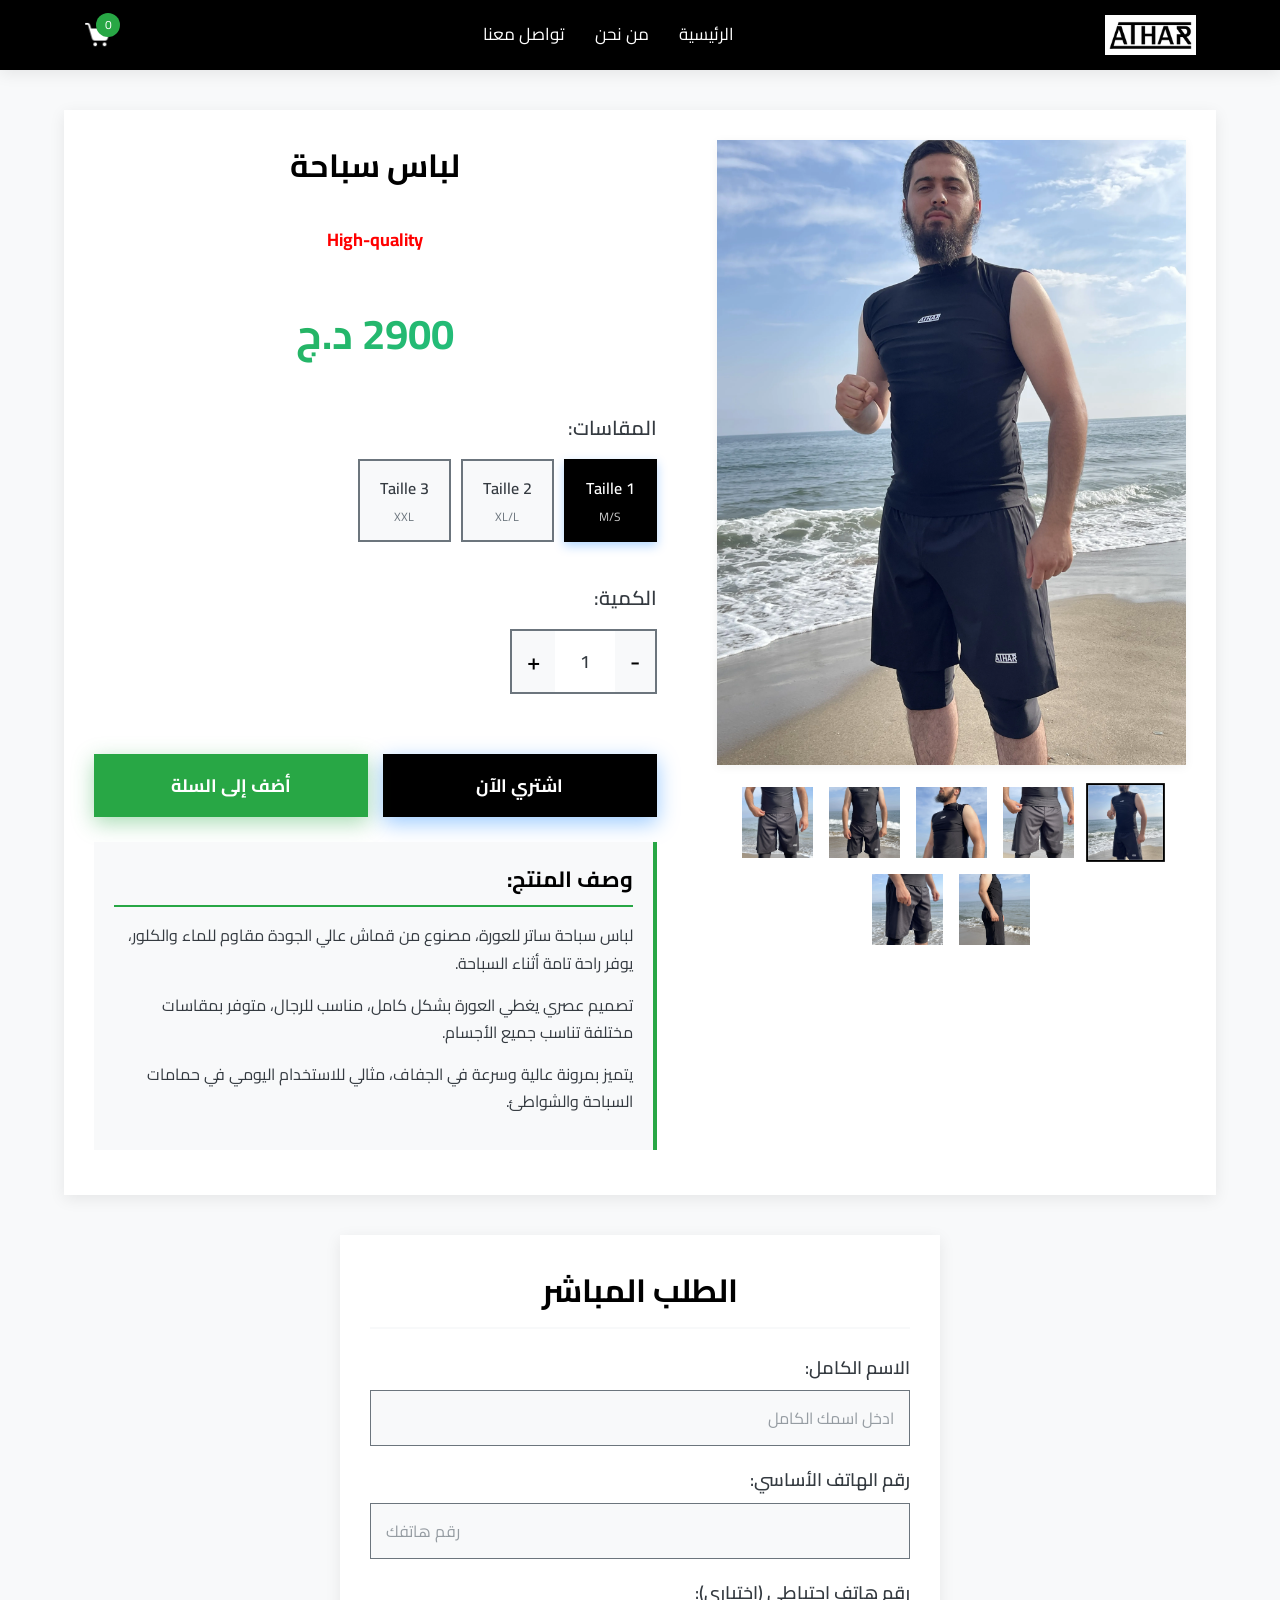
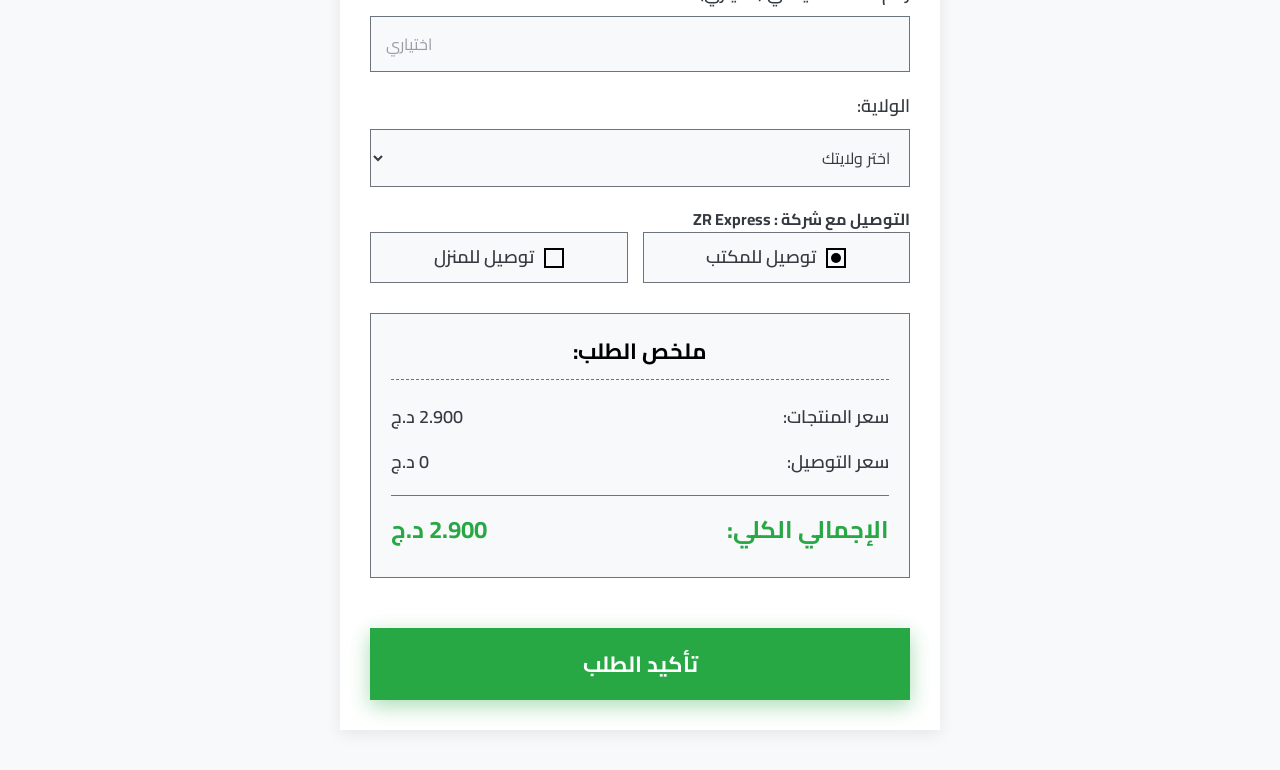
==== index.html @ 308231ce "Add files via upload" ====
<!DOCTYPE html>
<html lang="ar" dir="rtl">
<head>
    <meta charset="UTF-8">
    <meta name="viewport" content="width=device-width, initial-scale=1.0">
    <title>ATHAR</title>
    <link rel="stylesheet" href="style.css">
    <link rel="icon" href="images/logo.1.jpg" type="image/x-icon">
    <link href="https://fonts.googleapis.com/css2?family=Cairo:wght@400;700&display=swap" rel="stylesheet">

<!-- Meta Pixel Code -->
<script>
!function(f,b,e,v,n,t,s)
{if(f.fbq)return;n=f.fbq=function(){n.callMethod?
n.callMethod.apply(n,arguments):n.queue.push(arguments)};
if(!f._fbq)f._fbq=n;n.push=n;n.loaded=!0;n.version='2.0';
n.queue=[];t=b.createElement(e);t.async=!0;
t.src=v;s=b.getElementsByTagName(e)[0];
s.parentNode.insertBefore(t,s)}(window, document,'script',
'https://connect.facebook.net/en_US/fbevents.js');
fbq('init', '');
fbq('track', 'PageView');
</script>
<noscript><img height="1" width="1" style="display:none"
src="https://www.facebook.com/tr?id=1474024530573881&ev=PageView&noscript=1"
/></noscript>
<!-- End Meta Pixel Code -->
</head>
<body>
    <header class="main-header">
        <div class="container">
            <div class="logo">
                <img src="images/logo.jpg" alt="ATHAR Logo">
            </div>
            <nav class="main-nav">
                <ul>
                    <li><a href="index.html">الرئيسية</a></li>
                    <li><a href="about.html">من نحن</a></li>
                    <li><a href="contact.html">تواصل معنا</a></li>
                </ul>
            </nav>
            <div class="header-icons">
                <a href="cart.html" class="cart-icon">
                    <img src="images/cart-icon.png" alt="Cart">
                    <span class="cart-count">0</span>
                </a>
                <button class="hamburger-menu">
                    &#9776;
                </button>
            </div>
        </div>
        <div class="mobile-nav-overlay">
            <nav class="mobile-nav">
                <ul>
                    <li><a href="index.html">الرئيسية</a></li>
                    <li><a href="about.html">من نحن</a></li>
                    <li><a href="contact.html">تواصل معنا</a></li>
                </ul>
            </nav>
        </div>
    </header>

    <main class="product-page">
        <div class="container product-details-wrapper">
<section class="product-images">
    <div class="main-image-container">
        <img id="main-product-image" src="images/swimsuit1.webp" alt="لباس سباحة">
    </div>

    <div class="thumbnail-images">
        <img class="thumbnail active" src="images/swimsuit1.webp" alt="صورة 1">
        <img class="thumbnail" src="images/swimsuit2.webp" alt="صورة 2">
        <img class="thumbnail" src="images/swimsuit3.webp" alt="صورة 3">
        <img class="thumbnail" src="images/swimsuit4.webp" alt="صورة 4">
        <img class="thumbnail" src="images/swimsuit5.webp" alt="صورة 5">
        <img class="thumbnail" src="images/swimsuit6.webp" alt="صورة 6">
        <img class="thumbnail" src="images/swimsuit7.webp" alt="صورة 7">
    </div>
</section>

<section class="product-info">
    <h1 class="product-main-title">لباس سباحة</h1>
    <p class="product-highlight">High-quality</p>
    <p class="product-price compact-price">2900 د.ج</p>

    <div class="size-options compact-section">
        <h2>المقاسات:</h2>
        <div class="sizes">
            <button class="size-btn active" data-size="taille1">
                Taille 1 <span class="size-label">M/S</span>
            </button>
            <button class="size-btn" data-size="taille2">
                Taille 2 <span class="size-label">XL/L</span>
            </button>
            <button class="size-btn" data-size="taille3">
                Taille 3 <span class="size-label">XXL</span>
            </button>
        </div>
    </div>

    <div class="quantity-selector compact-section">
        <h2>الكمية:</h2>
        <div class="quantity-control">
            <button class="quantity-btn minus">-</button>
            <input type="number" class="quantity-input" value="1" min="1">
            <button class="quantity-btn plus">+</button>
        </div>
    </div>

    <div class="action-buttons compact-buttons">
        <button class="quick-order-btn">اشتري الآن</button>
        <button class="add-to-cart-btn">أضف إلى السلة</button>
    </div>

<div class="product-description compact-description">
    <h2>وصف المنتج:</h2>
    <p>لباس سباحة ساتر للعورة، مصنوع من قماش عالي الجودة مقاوم للماء والكلور، يوفر راحة تامة أثناء السباحة.</p>
    <p>تصميم عصري يغطي العورة بشكل كامل، مناسب للرجال، متوفر بمقاسات مختلفة تناسب جميع الأجسام.</p>
    <p>يتميز بمرونة عالية وسرعة في الجفاف، مثالي للاستخدام اليومي في حمامات السباحة والشواطئ.</p>
</div>
</section>
        </div>

        <!-- إضافة بطاقة الطلب المباشر -->
        <div class="container quick-order-container">
            <div class="quick-order-card" id="quick-order-card">
                <h2 class="page-title">الطلب المباشر</h2>

                <form id="quick-order-form">
                    <div class="form-group">
                        <label for="quick-fullName">الاسم الكامل:</label>
                        <input type="text" id="quick-fullName" name="fullName" required placeholder="ادخل اسمك الكامل">
                    </div>

                    <div class="form-group">
                        <label for="quick-phone">رقم الهاتف الأساسي:</label>
                        <input type="tel" id="quick-phone" name="phone" required placeholder="رقم هاتفك">
                    </div>

                    <div class="form-group">
                        <label for="quick-alternativePhone">رقم هاتف احتياطي (اختياري):</label>
                        <input type="tel" id="quick-alternativePhone" name="alternativePhone" placeholder="اختياري">
                    </div>

                    <div class="form-group">
                        <label for="quick-wilaya">الولاية:</label>
                        <select id="quick-wilaya" name="wilaya" required>
                            <option value="">اختر ولايتك</option>
                        </select>
                    </div>

                    <div class="form-group">
                        <h4>التوصيل مع شركة : ZR Express</h4>
                        <div class="radio-group-container">
                            <div class="radio-group">
                                <input type="radio" id="quick-deliveryToOffice" name="deliveryMethod" value="office" checked>
                                <label for="quick-deliveryToOffice">توصيل للمكتب</label>
                            </div>
                            <div class="radio-group">
                                <input type="radio" id="quick-deliveryToHome" name="deliveryMethod" value="home">
                                <label for="quick-deliveryToHome">توصيل للمنزل</label>
                            </div>
                        </div>
                    </div>

                    <div class="form-group" id="quick-commune-group" style="display: none;">
                        <label for="quick-commune">البلدية:</label>
                        <input type="text" id="quick-commune" name="commune" placeholder="ادخل اسم بلديتك">
                    </div>

                    <div class="order-summary">
                        <h2>ملخص الطلب:</h2>
                        <div class="summary-row">
                            <span>سعر المنتجات:</span>
                            <span id="quick-products-subtotal">0 د.ج</span>
                        </div>
                        <div class="summary-row">
                            <span>سعر التوصيل:</span>
                            <span id="quick-delivery-price">0 د.ج</span>
                        </div>
                        <div class="summary-row total-row">
                            <span>الإجمالي الكلي:</span>
                            <span id="quick-order-grand-total">0 د.ج</span>
                        </div>
                    </div>

                    <button type="submit" class="submit-order-btn">تأكيد الطلب</button>
                </form>
            </div>
        </div>
    </main>

    <script src="script.js"></script>
    <script src="cart.js"></script>
    <script src="quick-order.js"></script>
    <script src="header.js"></script>
</body>

</html>
---- style.css ----
/* General Styling & Reset */
@import url('https://fonts.googleapis.com/css2?family=Cairo:wght@300;400;600;700&display=swap');

:root {
    --primary-color: #000000;
    --secondary-color: #6c757d;
    --accent-color: #28a745;
    --text-color: #343a40;
    --light-bg: #f8f9fa;
    --white: #ffffff;
    --border-radius: 8px;
    --box-shadow: 0 4px 15px rgba(0, 0, 0, 0.08);
    --transition-speed: 0.3s;
}

* {
    margin: 0;
    padding: 0;
    box-sizing: border-box;
    font-family: 'Cairo', sans-serif;
}

body {
    background-color: var(--light-bg);
    color: var(--text-color);
    line-height: 1.6;
    direction: rtl;
    text-align: right;
}

.container {
    width: 90%;
    max-width: 1200px;
    margin: 0 auto;
    padding: 20px 0;
}

a {
    text-decoration: none;
    color: var(--primary-color);
    transition: color var(--transition-speed);
}

a:hover {
    color: var(--accent-color);
}

button {
    cursor: pointer;
    border: none;
    padding: 10px 20px;
    border-radius: var(--border-radius);
    transition: background-color var(--transition-speed), transform var(--transition-speed);
    font-weight: 600;
}

button:hover {
    transform: translateY(-2px);
}

/* Header Styling */
.main-header {
    background-color: #000000;
    box-shadow: var(--box-shadow);
    padding: 15px 0;
    position: sticky;
    top: 0;
    z-index: 1000;
}

.main-header .container {
    display: flex;
    justify-content: space-between;
    align-items: center;
    padding: 0 20px;
}

.main-header .logo {
    display: flex;
    align-items: center;
    gap: 10px;
}

.main-header .logo img {
    height: 40px;
    width: auto;
}

.main-header .logo span {
    font-size: 28px;
    font-weight: 700;
    color: #ffffff; /* تغيير اللون إلى الأبيض */
}

.main-nav ul {
    list-style: none;
    display: flex;
    gap: 30px;
}

.main-nav a {
    color: #ffffff;
    font-size: 17px;
    position: relative;
    padding-bottom: 5px;
}

.main-nav a::after {
    content: '';
    position: absolute;
    right: 0;
    bottom: 0;
    width: 0;
    height: 3px;
    background-color: var(--primary-color);
    transition: width var(--transition-speed);
}

.main-nav a:hover::after,
.main-nav a.active::after {
    width: 100%;
    left: 0;
}

.header-icons {
    display: flex;
    align-items: center;
    gap: 20px;
}

.cart-icon {
    position: relative;
    display: flex;
    align-items: center;
}

.cart-icon img {
    height: 28px;
    width: auto;
}

.cart-count {
    background-color: var(--accent-color);
    color: var(--white);
    border-radius: 50%;
    padding: 3px 8px;
    font-size: 12px;
    position: absolute;
    top: -8px;
    right: -8px;
    min-width: 24px;
    text-align: center;
    display: flex;
    justify-content: center;
    align-items: center;
    height: 24px;
}

.hamburger-menu {
    display: none;
    background: none;
    font-size: 30px;
    padding: 5px 10px;
    color: #ffffff; /* تغيير اللون إلى الأبيض */
}



/* Mobile Nav Overlay (Hidden by default) */
.mobile-nav-overlay {
    display: none; /* Hidden by default */
    position: fixed;
    top: 0;
    left: 0;
    width: 100%;
    height: auto; /* Allow content to define height */
    max-height: 0; /* Initially hidden height */
    overflow: hidden; /* Hide overflowing content */
    background-color: var(--white); /* خلفية بيضاء صلبة */
    box-shadow: var(--box-shadow);
    z-index: 999;
    align-items: center;
    justify-content: center;
    flex-direction: column;
    opacity: 0; /* Will transition from 0 to 1 */
    visibility: hidden; /* Will transition from hidden to visible */
    /* transition for max-height, opacity, and visibility */
    transition: max-height 0.5s ease-in-out, opacity 0.4s ease-in-out, visibility 0.4s ease-in-out;
}

.mobile-nav-overlay.active {
    display: flex; /* Show flex for active state */
    max-height: 300px; /* Adjust this value if your nav content is taller */
    opacity: 1;
    visibility: visible;
}

.mobile-nav ul {
    list-style: none;
    text-align: center;
    width: 100%;
    padding: 20px 0; /* Add padding for internal spacing */
}

.mobile-nav li {
    margin: 15px 0; /* Reduced margin */
}

.mobile-nav a {
    color: var(--text-color);
    font-size: 24px; /* Slightly smaller font for better fit */
    font-weight: 600;
    padding: 8px 15px; /* Reduced padding */
    display: block;
    transition: color var(--transition-speed);
}

.mobile-nav a:hover {
    color: var(--primary-color);
}

/* Hamburger Menu Styling (Keep it simple) */
.hamburger-menu {
    display: none; /* Hidden by default on desktop */
    background: none;
    font-size: 30px;
    color: var(--text-color);
    padding: 5px 10px;
    cursor: pointer;
    z-index: 1001; /* Ensure it's above the overlay */
    /* No need for span specific styles, as it's a single character */
}

/* Ensure hamburger is shown on mobile */
@media (max-width: 768px) {
    .main-header .hamburger-menu {
        display: block; /* Show hamburger on mobile as a block element */
    }
}


/* Product Page Styling */
.product-page {
    padding: 40px 0;
}

.product-details-wrapper {
    display: flex;
    gap: 40px;
    background-color: var(--white);
    padding: 30px;
    border-radius: var(--border-radius);
    box-shadow: var(--box-shadow);
    flex-wrap: wrap; /* Allow wrapping on smaller screens */
}

.product-images {
    flex: 1;
    min-width: 300px; /* Minimum width before wrapping */
    display: flex;
    flex-direction: column;
    gap: 20px;
    align-items: center;
}

.main-image-container {
    width: 100%;
    max-width: 500px; /* Max width for the main image */
    border-radius: var(--border-radius);
    overflow: hidden;
    box-shadow: 0 2px 10px rgba(0, 0, 0, 0.05);
}

.main-image-container img {
    width: 100%;
    height: auto;
    display: block;
    border-radius: var(--border-radius);
}

/* ===============================
   ✅ Thumbnails (صور مصغرة)
================================= */

/* إضافة أنماط للتعامل مع العدد المختلف للصور المصغرة */
.thumbnail-images {
    display: flex;
    gap: 10px;
    justify-content: center;
    width: 100%;
    flex-wrap: wrap; /* السماح بلف الصور على سطر جديد إذا لزم الأمر */
}

.thumbnail-images img {
    width: 70px;
    height: 70px;
    object-fit: cover;
    border-radius: var(--border-radius);
    cursor: pointer;
    border: 2px solid transparent;
    transition: border-color var(--transition-speed), transform var(--transition-speed);
    flex-shrink: 0; /* منع الصور من التقلص */
}

.thumbnail-images img:hover,
.thumbnail-images img.active {
    border-color: var(--primary-color);
    transform: scale(1.05);
}

/* تحسينات للشاشات الصغيرة */
@media (max-width: 768px) {
    .thumbnail-images {
        gap: 8px;
    }
    
    .thumbnail-images img {
        width: 60px;
        height: 60px;
    }
}

@media (max-width: 480px) {
    .thumbnail-images {
        gap: 6px;
    }
    
    .thumbnail-images img {
        width: 50px;
        height: 50px;
    }
}

/* تحسينات للشاشات الكبيرة */
@media (min-width: 1200px) {
    .thumbnail-images {
        gap: 12px;
    }
    
    .thumbnail-images img {
        width: 75px;
        height: 75px;
    }
}

/* ===============================
   ✅ Product Info Section
================================= */

.product-info {
    flex: 1.2;
    min-width: 300px;
    display: flex;
    flex-direction: column;
    gap: 25px;
}

.product-title {
    font-size: 38px;
    font-weight: 700;
    color: var(--primary-color);
    margin-bottom: 5px;
}

.product-price {
    font-size: 32px;
    font-weight: 600;
    color: var(--accent-color);
    margin-bottom: 20px;
}

/* ===============================
   ✅ Color & Size Options
================================= */

.color-options,
.size-options {
    margin-bottom: 15px;
}

.color-options h2,
.size-options h2 {
    font-size: 20px;
    font-weight: 600;
    margin-bottom: 15px;
    color: var(--text-color);
}

.colors,
.sizes {
    display: flex;
    gap: 10px;
    flex-wrap: wrap;
}

.color-btn,
.size-btn {
    background-color: var(--light-bg);
    color: var(--text-color);
    border: 2px solid var(--secondary-color);
    padding: 12px 25px;
    font-size: 16px;
    font-weight: 600;
    border-radius: var(--border-radius);
    transition: all var(--transition-speed);
    min-width: 80px;
    text-align: center;
}

.color-btn.active,
.size-btn.active {
    background-color: var(--primary-color);
    color: var(--white);
    border-color: var(--primary-color);
    box-shadow: 0 4px 10px rgba(0, 123, 255, 0.3);
}

.color-btn:hover:not(.active),
.size-btn:hover:not(.active) {
    background-color: var(--primary-color);
    color: var(--white);
    border-color: var(--primary-color);
}

/* --- Existing Color Buttons --- */
.color-btn[data-color="black"] {
    background-color: #000000;
    color: var(--white);
    border-color: #000000;
}
.color-btn[data-color="black"].active {
    outline: 2px solid var(--primary-color);
    outline-offset: 2px;
}

.color-btn[data-color="dark-gray"] {
    background-color: #6c757d;
    color: var(--white);
    border-color: #6c757d;
}
.color-btn[data-color="dark-gray"].active {
    outline: 2px solid var(--primary-color);
    outline-offset: 2px;
}

.color-btn[data-color="light-gray"] {
    background-color: #ced4da;
    color: var(--text-color);
    border-color: #ced4da;
}
.color-btn[data-color="light-gray"].active {
    outline: 2px solid var(--primary-color);
    outline-offset: 2px;
}

/* --- New Added Color Buttons --- */
.color-btn[data-color="white"] {
    background-color: #ffffff;
    color: #333333;
    border-color: #cccccc;
}
.color-btn[data-color="white"].active {
    outline: 2px solid var(--primary-color);
    outline-offset: 2px;
}

.color-btn[data-color="moussy-gray"] {
    background-color: #8c8c8c;
    color: var(--white);
    border-color: #8c8c8c;
}
.color-btn[data-color="moussy-gray"].active {
    outline: 2px solid var(--primary-color);
    outline-offset: 2px;
}

.color-btn[data-color="night-blue"] {
    background-color: #1a237e;
    color: var(--white);
    border-color: #1a237e;
}
.color-btn[data-color="night-blue"].active {
    outline: 2px solid var(--primary-color);
    outline-offset: 2px;
}

.color-btn[data-color="brown"] {
    background-color: #795548;
    color: var(--white);
    border-color: #795548;
}
.color-btn[data-color="brown"].active {
    outline: 2px solid var(--primary-color);
    outline-offset: 2px;
}

.color-btn[data-color="yellow"] {
    background-color: #ffe97a;
    color: #333333;
    border-color: #ffe97a;
}
.color-btn[data-color="yellow"].active {
    outline: 2px solid var(--primary-color);
    outline-offset: 2px;
}

/* ===============================
   ✅ Quantity Selector
================================= */

.quantity-selector {
    margin-bottom: 25px;
}

.quantity-selector h2 {
    font-size: 20px;
    font-weight: 600;
    margin-bottom: 15px;
    color: var(--text-color);
}

.quantity-control {
    display: flex;
    align-items: center;
    border: 2px solid var(--secondary-color);
    border-radius: var(--border-radius);
    overflow: hidden;
    width: fit-content;
}

.quantity-btn {
    background-color: var(--light-bg);
    color: var(--primary-color);
    font-size: 24px;
    padding: 8px 15px;
    border-radius: 0;
    transition: background-color var(--transition-speed);
}

.quantity-btn:hover {
    background-color: var(--primary-color);
    color: var(--white);
}

.quantity-input {
    width: 60px;
    text-align: center;
    border: none;
    font-size: 18px;
    font-weight: 600;
    color: var(--text-color);
    background-color: var(--white);
    padding: 8px 0;
}

.quantity-input::-webkit-outer-spin-button,
.quantity-input::-webkit-inner-spin-button {
    -webkit-appearance: none;
    margin: 0;
}

/* ===============================
   ✅ Action Buttons
================================= */

.action-buttons {
    display: flex;
    gap: 15px;
    flex-wrap: wrap;
    margin-top: 20px;
}

.buy-now-btn,
.add-to-cart-btn {
    flex: 1;
    min-width: 180px;
    font-size: 18px;
    padding: 15px 30px;
    border-radius: var(--border-radius);
    font-weight: 700;
    text-align: center;
}

.buy-now-btn {
    background-color: var(--primary-color);
    color: var(--white);
    box-shadow: 0 6px 20px rgba(0, 123, 255, 0.4);
}

.buy-now-btn:hover {
    background-color: #0056b3;
    transform: translateY(-3px);
    box-shadow: 0 8px 25px rgba(0, 123, 255, 0.5);
}

.add-to-cart-btn {
    background-color: var(--accent-color);
    color: var(--white);
    box-shadow: 0 6px 20px rgba(40, 167, 69, 0.4);
}

.add-to-cart-btn:hover {
    background-color: #218838;
    transform: translateY(-3px);
    box-shadow: 0 8px 25px rgba(40, 167, 69, 0.5);
}

/* ===============================
   ✅ Responsive Layout
================================= */

@media (max-width: 992px) {
    .product-details-wrapper {
        flex-direction: column;
        align-items: center;
        gap: 30px;
    }

    .product-images,
    .product-info {
        width: 100%;
        max-width: 600px;
    }

    .product-images {
        margin-bottom: 20px;
    }

    .product-title {
        font-size: 32px;
        text-align: center;
    }

    .product-price {
        font-size: 28px;
        text-align: center;
    }

    .color-options,
    .size-options,
    .quantity-selector,
    .action-buttons {
        align-items: center;
        text-align: center;
    }

    .colors, .sizes, .quantity-control, .action-buttons {
        justify-content: center;
    }
}

@media (max-width: 768px) {
    .main-header .main-nav {
        display: none;
    }

    .main-header .hamburger-menu {
        display: block;
    }

    .main-header .container {
        padding: 0 15px;
    }

    .main-header .logo span {
        font-size: 24px;
    }

    .product-details-wrapper {
        padding: 20px;
    }

    .product-title {
        font-size: 28px;
    }

    .product-price {
        font-size: 24px;
    }

    .color-btn,
    .size-btn {
        padding: 10px 20px;
        font-size: 15px;
    }

    .buy-now-btn,
    .add-to-cart-btn {
        font-size: 16px;
        padding: 12px 25px;
    }
}

@media (max-width: 480px) {
    .main-header .logo img {
        height: 35px;
    }

    .main-header .logo span {
        font-size: 22px;
    }

    .cart-icon img {
        height: 24px;
    }

    .cart-count {
        font-size: 11px;
        padding: 2px 7px;
        min-width: 20px;
        height: 20px;
        top: -6px;
        right: -6px;
    }

    .product-page {
        padding: 20px 0;
    }

    .product-details-wrapper {
        padding: 15px;
    }

    .product-title {
        font-size: 24px;
    }

    .product-price {
        font-size: 20px;
    }

    .color-btn,
    .size-btn {
        padding: 8px 15px;
        font-size: 14px;
    }

    .buy-now-btn,
    .add-to-cart-btn {
        font-size: 15px;
        padding: 10px 20px;
    }

    .quantity-control {
        width: 100%;
        justify-content: center;
    }

    .quantity-input {
        flex-grow: 1;
    }
}
















/* إضافة أنماط للوصف الجديد */
.product-description {
    margin-bottom: 25px;
    padding: 20px;
    background-color: var(--light-bg);
    border-radius: var(--border-radius);
    border-right: 4px solid var(--accent-color);
}

.product-description h2 {
    font-size: 22px;
    font-weight: 700;
    color: var(--primary-color);
    margin-bottom: 15px;
    border-bottom: 2px solid var(--accent-color);
    padding-bottom: 8px;
}

.product-description p {
    font-size: 16px;
    line-height: 1.7;
    color: var(--text-color);
    margin-bottom: 15px;
}

.product-description ul {
    list-style-type: none;
    padding-right: 0;
}

.product-description li {
    position: relative;
    padding-right: 25px;
    margin-bottom: 8px;
    font-size: 15px;
    color: var(--text-color);
}

.product-description li:before {
    content: "✓";
    position: absolute;
    right: 0;
    color: var(--accent-color);
    font-weight: bold;
}

.product-info .product-price {
    font-size: 42px;
    font-weight: 700;
    color: var(--accent-color);
    margin-bottom: 25px;
    text-align: center;
    background: linear-gradient(135deg, var(--accent-color), #20c997);
    -webkit-background-clip: text;
    -webkit-text-fill-color: transparent;
    background-clip: text;
    padding: 10px;
    border-radius: var(--border-radius);
}

/* تحسين التجاوب مع الشاشات الصغيرة */
@media (max-width: 768px) {
    .product-info .product-price {
        font-size: 36px;
    }
    
    .product-description h2 {
        font-size: 20px;
    }
    
    .product-description p {
        font-size: 15px;
    }
}

@media (max-width: 480px) {
    .product-info .product-price {
        font-size: 32px;
    }
    
    .product-description {
        padding: 15px;
    }
}




/* أنماط تقليل المسافات بشكل أكبر */
.compact-price {
    margin-bottom: 10px !important;
}

.compact-description {
    margin-bottom: 15px !important;
}

.compact-section {
    margin-bottom: 15px !important;
}

.compact-buttons {
    margin-top: 20px !important;
}

/* تحسين المسافات في الشاشات الصغيرة */
@media (max-width: 768px) {
    .compact-price {
        margin-bottom: 8px !important;
    }
    
    .compact-description {
        margin-bottom: 12px !important;
    }
    
    .compact-section {
        margin-bottom: 12px !important;
    }
    
    .compact-buttons {
        margin-top: 18px !important;
    }
}

@media (max-width: 480px) {
    .compact-price {
        margin-bottom: 5px !important;
    }
    
    .compact-description {
        margin-bottom: 10px !important;
    }
    
    .compact-section {
        margin-bottom: 10px !important;
    }
    
    .compact-buttons {
        margin-top: 15px !important;
    }
}











/* Cart Page Specific Styling */
.cart-page {
    padding: 40px 0;
    min-height: calc(100vh - 150px); /* Adjust to make content fill viewport if short */
}

.cart-page .container {
    background-color: var(--white);
    padding: 30px;
    border-radius: var(--border-radius);
    box-shadow: var(--box-shadow);
}

.page-title {
    font-size: 36px;
    font-weight: 700;
    color: var(--primary-color);
    text-align: center;
    margin-bottom: 30px;
    padding-bottom: 10px;
    border-bottom: 2px solid var(--light-bg);
}

.empty-cart-message {
    text-align: center;
    font-size: 20px;
    color: var(--secondary-color);
    margin: 50px 0;
}

.cart-items-container {
    margin-bottom: 30px;
}

/* Individual Cart Item Styling */
.cart-item {
    display: flex;
    align-items: center;
    gap: 20px;
    padding: 20px 0;
    border-bottom: 1px dashed var(--light-bg); /* Dashed separator for items */
}

.cart-item:last-child {
    border-bottom: none; /* No border for the last item */
}

.cart-item-image img {
    width: 100px;
    height: 100px;
    object-fit: cover;
    border-radius: var(--border-radius);
    border: 1px solid var(--light-bg);
}

.cart-item-details {
    flex-grow: 1;
}

.cart-item-details h3 {
    font-size: 22px;
    font-weight: 600;
    color: var(--text-color);
    margin-bottom: 5px;
}

.cart-item-details p {
    font-size: 15px;
    color: var(--secondary-color);
    margin-bottom: 5px;
}

.cart-item-price {
    font-size: 18px;
    font-weight: 700;
    color: var(--accent-color);
    min-width: 100px; /* Ensure price has enough space */
    text-align: left; /* Align price to left in RTL */
}

.cart-item-quantity {
    display: flex;
    align-items: center;
    border: 1px solid var(--secondary-color);
    border-radius: var(--border-radius);
    overflow: hidden;
    width: fit-content;
}

.cart-item-quantity .quantity-btn {
    background-color: var(--light-bg);
    color: var(--primary-color);
    font-size: 20px;
    padding: 5px 12px;
    border-radius: 0;
}

.cart-item-quantity .quantity-input {
    width: 50px;
    text-align: center;
    border: none;
    font-size: 16px;
    font-weight: 600;
    background-color: var(--white);
    padding: 5px 0;
}

.remove-item-btn {
    background-color: transparent;
    color: var(--secondary-color);
    font-size: 24px;
    padding: 0;
    margin-right: 10px;
    transition: color var(--transition-speed);
}

.remove-item-btn:hover {
    color: var(--close-btn-color); /* Red for delete */
    transform: none; /* No transform on remove button */
}

/* Cart Summary Styling */
.cart-summary {
    background-color: var(--light-bg);
    padding: 25px;
    border-radius: var(--border-radius);
    border: 1px solid #e9ecef;
    display: flex;
    flex-direction: column;
    gap: 15px;
}

.summary-row {
    display: flex;
    justify-content: space-between;
    align-items: center;
    font-size: 20px;
    font-weight: 600;
    color: var(--text-color);
}

.summary-row.total-row {
    font-size: 24px;
    font-weight: 700;
    color: var(--primary-color);
    border-top: 1px dashed var(--secondary-color);
    padding-top: 15px;
    margin-top: 10px;
}

.checkout-btn {
    background-color: var(--accent-color);
    color: var(--white);
    font-size: 20px;
    padding: 15px 30px;
    border-radius: var(--border-radius);
    font-weight: 700;
    width: 100%;
    margin-top: 20px;
    box-shadow: 0 6px 20px rgba(40, 167, 69, 0.4);
}

.checkout-btn:hover {
    background-color: #218838;
    transform: translateY(-3px);
    box-shadow: 0 8px 25px rgba(40, 167, 69, 0.5);
}

/* Responsive adjustments for Cart Page */
@media (max-width: 768px) {
    .cart-page .container {
        padding: 20px;
    }

    .page-title {
        font-size: 30px;
        margin-bottom: 20px;
    }

    .cart-item {
        flex-wrap: wrap; /* Allow items to wrap on smaller screens */
        justify-content: center; /* Center content when wrapped */
        text-align: center;
    }

    .cart-item-image,
    .cart-item-details,
    .cart-item-quantity,
    .cart-item-price,
    .remove-item-btn {
        width: 100%; /* Make them full width when wrapped */
        text-align: center;
        margin-bottom: 10px;
    }

    .cart-item-image {
        margin-bottom: 15px;
    }

    .cart-item-quantity {
        justify-content: center; /* Center quantity control */
        margin-left: auto; /* Remove right margin from RTL direction */
        margin-right: auto; /* Center on wrap */
    }

    .cart-item-price {
        font-size: 16px;
        order: 1; /* Price appears above other details */
    }

    .remove-item-btn {
        order: 2; /* Remove button appears after price */
        margin-right: 0;
        margin-left: auto; /* Push to left in RTL */
    }

    .summary-row {
        font-size: 18px;
    }

    .summary-row.total-row {
        font-size: 22px;
    }

    .checkout-btn {
        font-size: 18px;
        padding: 12px 25px;
    }
}

@media (max-width: 480px) {
    .page-title {
        font-size: 26px;
    }

    .cart-item-image img {
        width: 80px;
        height: 80px;
    }

    .cart-item-details h3 {
        font-size: 18px;
    }

    .cart-item-details p {
        font-size: 14px;
    }

    .cart-item-price {
        font-size: 15px;
    }

    .cart-item-quantity .quantity-btn {
        font-size: 18px;
        padding: 4px 10px;
    }

    .cart-item-quantity .quantity-input {
        width: 40px;
        font-size: 14px;
    }
}









/* Info Page Specific Styling */
.info-page {
    padding: 40px 0;
    min-height: calc(100vh - 150px); /* Adjust to make content fill viewport if short */
}

.info-page .container {
    background-color: var(--white);
    padding: 30px;
    border-radius: var(--border-radius);
    box-shadow: var(--box-shadow);
    max-width: 600px; /* Limit width for better readability */
    margin: 0 auto; /* Center the container */
}

.info-page .page-title {
    font-size: 36px;
    font-weight: 700;
    color: var(--primary-color);
    text-align: center;
    margin-bottom: 30px;
    padding-bottom: 10px;
    border-bottom: 2px solid var(--light-bg);
}

.form-group {
    margin-bottom: 20px;
}

.form-group label {
    display: block;
    font-size: 18px;
    font-weight: 600;
    color: var(--text-color);
    margin-bottom: 8px;
}

.form-group input[type="text"],
.form-group input[type="tel"],
.form-group input[type="number"], /* Added for height/weight */
.form-group select {
    width: 100%;
    padding: 12px 15px;
    border: 1px solid var(--secondary-color);
    border-radius: var(--border-radius);
    font-size: 16px;
    color: var(--text-color);
    background-color: var(--light-bg);
    transition: border-color var(--transition-speed), box-shadow var(--transition-speed);
}

.form-group input[type="text"]:focus,
.form-group input[type="tel"]:focus,
.form-group input[type="number"]:focus, /* Added for height/weight */
.form-group select:focus {
    border-color: var(--primary-color);
    box-shadow: 0 0 0 0.2rem rgba(0, 123, 255, 0.25);
    outline: none;
}

.form-group input::placeholder {
    color: var(--secondary-color);
    opacity: 0.7;
}



/* Container for radio groups to apply gap */
.radio-group-container {
    display: flex;
    flex-wrap: wrap; /* Allow wrapping on small screens */
    gap: 15px; /* Space between radio groups */
}

.radio-group {
    display: flex;
    align-items: center;
    gap: 10px;
    padding: 10px 15px;
    border: 1px solid var(--secondary-color);
    border-radius: var(--border-radius);
    background-color: var(--light-bg);
    cursor: pointer;
    transition: background-color var(--transition-speed);
    flex-grow: 1; /* Allow groups to grow */
    justify-content: center; /* Center content horizontally */
}

.radio-group:hover {
    background-color: #e2e6ea;
}

.radio-group input[type="radio"] {
    appearance: none; /* Hide default radio button */
    width: 20px;
    height: 20px;
    border: 2px solid var(--primary-color);
    border-radius: 50%;
    display: grid;
    place-content: center;
    cursor: pointer;
    margin: 0; /* Remove default margin */
}

.radio-group input[type="radio"]::before {
    content: "";
    width: 10px;
    height: 10px;
    border-radius: 50%;
    transform: scale(0);
    transition: transform var(--transition-speed) ease-in-out;
    background-color: var(--primary-color);
}

.radio-group input[type="radio"]:checked::before {
    transform: scale(1);
}

.radio-group label {
    font-size: 18px;
    font-weight: 600;
    color: var(--text-color);
    cursor: pointer;
    margin-bottom: 0; /* Remove default margin from label */
}

/* Order Summary section in info.html */
.order-summary {
    background-color: var(--light-bg);
    border: 1px solid var(--secondary-color);
    border-radius: var(--border-radius);
    padding: 20px;
    margin-top: 30px;
    margin-bottom: 30px;
}

.order-summary h2 {
    font-size: 22px;
    font-weight: 700;
    color: var(--primary-color);
    margin-bottom: 15px;
    text-align: center;
    border-bottom: 1px dashed var(--secondary-color);
    padding-bottom: 10px;
}

.order-summary .summary-row {
    display: flex;
    justify-content: space-between;
    align-items: center;
    padding: 8px 0;
    font-size: 18px;
    color: var(--text-color);
}

.order-summary .summary-row.total-row {
    font-size: 24px;
    font-weight: 700;
    color: var(--accent-color);
    border-top: 1px solid var(--secondary-color);
    margin-top: 10px;
    padding-top: 15px;
}


.submit-order-btn {
    background-color: var(--accent-color);
    color: var(--white);
    font-size: 22px;
    padding: 15px 30px;
    border-radius: var(--border-radius);
    font-weight: 700;
    width: 100%;
    margin-top: 20px;
    box-shadow: 0 6px 20px rgba(40, 167, 69, 0.4);
    transition: background-color var(--transition-speed), transform var(--transition-speed), box-shadow var(--transition-speed);
}

.submit-order-btn:hover {
    background-color: #218838;
    transform: translateY(-3px);
    box-shadow: 0 8px 25px rgba(40, 167, 69, 0.5);
}

/* Responsive adjustments for Info Page */
@media (max-width: 768px) {
    .info-page .container {
        padding: 20px;
        margin: 0 15px; /* Add horizontal margin on small screens */
    }

    .info-page .page-title {
        font-size: 30px;
        margin-bottom: 20px;
    }

    .form-group label {
        font-size: 16px;
        margin-bottom: 5px;
    }

    .form-group input,
    .form-group select {
        padding: 10px 12px;
        font-size: 15px;
    }



    .radio-group {
        padding: 8px 12px;
    }

    .radio-group input[type="radio"] {
        width: 18px;
        height: 18px;
    }

    .radio-group input[type="radio"]::before {
        width: 9px;
        height: 9px;
    }

    .radio-group label {
        font-size: 16px;
    }

    .submit-order-btn {
        font-size: 20px;
        padding: 12px 25px;
    }
}

@media (max-width: 480px) {
    .info-page .page-title {
        font-size: 26px;
    }

    .form-group input,
    .form-group select {
        font-size: 14px;
    }

    .submit-order-btn {
        font-size: 18px;
        padding: 10px 20px;
    }
    
    .radio-group-container {
        flex-direction: column; /* Stack radio groups vertically */
    }
}
















/* تحسين عرض الألوان والمقاسات على الشاشات الصغيرة */
@media (max-width: 480px) {
    .colors, .sizes {
        gap: 8px;
    }
    
    .color-btn, .size-btn {
        padding: 8px 12px;
        font-size: 14px;
        min-width: 70px;
    }
    
    /* تحسين عرض الأزرار على الشاشات الصغيرة */
    .action-buttons {
        flex-direction: column;
        gap: 10px;
    }
    
    .buy-now-btn, .add-to-cart-btn {
        width: 100%;
    }
    
    /* تحسين عرض الصور المصغرة */
    .thumbnail-images {
        flex-wrap: wrap;
        justify-content: center;
    }
    
    .thumbnail-images img {
        width: 60px;
        height: 60px;
    }
}

/* تحسينات إضافية للشاشات المتوسطة */
@media (max-width: 768px) {
    .product-details-wrapper {
        padding: 15px;
        gap: 20px;
    }
    
    .product-info {
        gap: 20px;
    }
    
    .product-description {
        padding: 15px;
    }
    
    .product-description h2 {
        font-size: 20px;
    }
    
    .product-description p, .product-description li {
        font-size: 15px;
    }
}

/* تحسينات للشاشات الكبيرة جداً */
@media (min-width: 1200px) {
    .container {
        max-width: 1300px;
    }
    
    .product-details-wrapper {
        gap: 60px;
    }
}






















/* أنماط بطاقة الطلب المباشر */
.quick-order-container {
    margin-top: 40px;
    padding: 0 20px;
}

.quick-order-card {
    background-color: var(--white);
    padding: 30px;
    border-radius: var(--border-radius);
    box-shadow: var(--box-shadow);
    max-width: 600px;
    margin: 0 auto;
}

.quick-order-card .page-title {
    font-size: 32px;
    margin-bottom: 25px;
    text-align: center;
    color: var(--primary-color);
    border-bottom: 2px solid var(--light-bg);
    padding-bottom: 10px;
}

/* تحسينات للشاشات الصغيرة */
@media (max-width: 768px) {
    .quick-order-container {
        margin-top: 30px;
        padding: 0 15px;
    }
    
    .quick-order-card {
        padding: 20px;
    }
    
    .quick-order-card .page-title {
        font-size: 28px;
    }
}

@media (max-width: 480px) {
    .quick-order-card {
        padding: 15px;
    }
    
    .quick-order-card .page-title {
        font-size: 24px;
    }
}















/* About Page Styling */
.about-page {
    padding: 40px 0;
    min-height: calc(100vh - 150px);
}

.about-page .container {
    background-color: var(--white);
    padding: 30px;
    border-radius: var(--border-radius);
    box-shadow: var(--box-shadow);
}

.about-content {
    max-width: 800px;
    margin: 0 auto;
}

.about-intro, .about-mission, .about-values, .about-products {
    margin-bottom: 40px;
}

.about-content h2 {
    font-size: 28px;
    font-weight: 700;
    color: var(--primary-color);
    margin-bottom: 15px;
    border-bottom: 2px solid var(--light-bg);
    padding-bottom: 8px;
}

.about-content p {
    font-size: 18px;
    line-height: 1.7;
    color: var(--text-color);
    margin-bottom: 15px;
}

.values-grid {
    display: grid;
    grid-template-columns: repeat(auto-fit, minmax(250px, 1fr));
    gap: 20px;
    margin-top: 20px;
}

.value-item {
    background-color: var(--light-bg);
    padding: 20px;
    border-radius: var(--border-radius);
    border-right: 4px solid var(--accent-color);
    transition: transform var(--transition-speed);
}

.value-item:hover {
    transform: translateY(-5px);
}

.value-item h3 {
    font-size: 22px;
    font-weight: 600;
    color: var(--primary-color);
    margin-bottom: 10px;
}

.value-item p {
    font-size: 16px;
    margin-bottom: 0;
}

/* Contact Page Styling */
.contact-page {
    padding: 40px 0;
    min-height: calc(100vh - 150px);
}

.contact-page .container {
    background-color: var(--white);
    padding: 30px;
    border-radius: var(--border-radius);
    box-shadow: var(--box-shadow);
}

.contact-content {
    display: grid;
    grid-template-columns: 1fr 1fr;
    gap: 40px;
    max-width: 1000px;
    margin: 0 auto;
}

.contact-info h2, .contact-message h2 {
    font-size: 28px;
    font-weight: 700;
    color: var(--primary-color);
    margin-bottom: 20px;
    border-bottom: 2px solid var(--light-bg);
    padding-bottom: 8px;
}

.contact-details {
    display: flex;
    flex-direction: column;
    gap: 25px;
}

.contact-item {
    background-color: var(--light-bg);
    padding: 20px;
    border-radius: var(--border-radius);
    border-right: 4px solid var(--primary-color);
}

.contact-item h3 {
    font-size: 20px;
    font-weight: 600;
    color: var(--primary-color);
    margin-bottom: 8px;
}

.contact-item p, .contact-item a {
    font-size: 18px;
    color: var(--text-color);
}

.instagram-link {
    color: var(--primary-color) !important;
    font-weight: 600;
    transition: color var(--transition-speed);
}

.instagram-link:hover {
    color: var(--accent-color) !important;
}

.contact-form {
    display: flex;
    flex-direction: column;
    gap: 20px;
}

.contact-form .form-group {
    margin-bottom: 0;
}

.contact-form label {
    display: block;
    font-size: 18px;
    font-weight: 600;
    color: var(--text-color);
    margin-bottom: 8px;
}

.contact-form input, .contact-form textarea {
    width: 100%;
    padding: 12px 15px;
    border: 1px solid var(--secondary-color);
    border-radius: var(--border-radius);
    font-size: 16px;
    color: var(--text-color);
    background-color: var(--light-bg);
    transition: border-color var(--transition-speed), box-shadow var(--transition-speed);
    font-family: 'Cairo', sans-serif;
}

.contact-form input:focus, .contact-form textarea:focus {
    border-color: var(--primary-color);
    box-shadow: 0 0 0 0.2rem rgba(0, 123, 255, 0.25);
    outline: none;
}

.contact-form textarea {
    resize: vertical;
    min-height: 120px;
}

.submit-btn {
    background-color: var(--accent-color);
    color: var(--white);
    font-size: 20px;
    padding: 15px 30px;
    border-radius: var(--border-radius);
    font-weight: 700;
    width: 100%;
    margin-top: 10px;
    box-shadow: 0 6px 20px rgba(40, 167, 69, 0.4);
    transition: background-color var(--transition-speed), transform var(--transition-speed), box-shadow var(--transition-speed);
}

.submit-btn:hover {
    background-color: #218838;
    transform: translateY(-3px);
    box-shadow: 0 8px 25px rgba(40, 167, 69, 0.5);
}

/* Responsive adjustments for About and Contact Pages */
@media (max-width: 768px) {
    .about-page .container, .contact-page .container {
        padding: 20px;
    }
    
    .about-content h2, .contact-info h2, .contact-message h2 {
        font-size: 24px;
    }
    
    .about-content p {
        font-size: 16px;
    }
    
    .values-grid {
        grid-template-columns: 1fr;
    }
    
    .contact-content {
        grid-template-columns: 1fr;
        gap: 30px;
    }
    
    .contact-item h3 {
        font-size: 18px;
    }
    
    .contact-item p, .contact-item a {
        font-size: 16px;
    }
    
    .submit-btn {
        font-size: 18px;
        padding: 12px 25px;
    }
}

@media (max-width: 480px) {
    .about-content h2, .contact-info h2, .contact-message h2 {
        font-size: 22px;
    }
    
    .value-item {
        padding: 15px;
    }
    
    .contact-item {
        padding: 15px;
    }
    
    .submit-btn {
        font-size: 16px;
        padding: 10px 20px;
    }
}

/* تغيير لون زر قائمة الهمبرغر إلى الأبيض */
.hamburger-menu {
    color: #ffffff !important;
}



/* أنماط زر "اشتري الآن" الجديد */
.quick-order-btn {
    background-color: var(--primary-color);
    color: var(--white);
    font-size: 18px;
    padding: 15px 30px;
    border-radius: var(--border-radius);
    font-weight: 700;
    text-align: center;
    flex: 1;
    min-width: 180px;
    box-shadow: 0 6px 20px rgba(0, 123, 255, 0.4);
    transition: all var(--transition-speed);
    order: 1; /* لجعله يظهر أولاً */
}

.quick-order-btn:hover {
    background-color: #0056b3;
    transform: translateY(-3px);
    box-shadow: 0 8px 25px rgba(0, 123, 255, 0.5);
}

.add-to-cart-btn {
    order: 2; /* لجعله يظهر ثانياً */
    background-color: var(--accent-color);
    color: var(--white);
    box-shadow: 0 6px 20px rgba(40, 167, 69, 0.4);
}

.add-to-cart-btn:hover {
    background-color: #218838;
    transform: translateY(-3px);
    box-shadow: 0 8px 25px rgba(40, 167, 69, 0.5);
}

/* تحسينات للشاشات الصغيرة */
@media (max-width: 768px) {
    .action-buttons {
        flex-direction: column;
    }
    
    .quick-order-btn, .add-to-cart-btn {
        width: 100%;
    }
}














/* إضافة هذا الكود في قسم أنماط المقاسات في ملف style.css */

/* أزرار المقاسات المعطلة - بدون تأثيرات */
.size-btn.disabled {
    opacity: 0.5; /* شفافية */
    cursor: not-allowed; /* تغيير شكل المؤشر */
    pointer-events: none; /* منع جميع التفاعلات */
    background-color: #f8f9fa; /* لون خلفية ثابت */
    color: #6c757d; /* لون نص ثابت */
    border-color: #dee2e6; /* لون حدود ثابت */
    transform: none !important; /* إلغاء أي تحويلات */
    box-shadow: none !important; /* إلغاء أي ظلال */
}

/* التأكد من عدم وجود تأثير hover على الأزرار المعطلة */
.size-btn.disabled:hover {
    background-color: #f8f9fa !important;
    color: #6c757d !important;
    border-color: #dee2e6 !important;
    transform: none !important;
    box-shadow: none !important;
}

/* التأكد من عدم وجود تأثير active على الأزرار المعطلة */
.size-btn.disabled:active {
    background-color: #f8f9fa !important;
    color: #6c757d !important;
    border-color: #dee2e6 !important;
    transform: none !important;
    box-shadow: none !important;
}

/* التأكد من عدم وجود تأثير focus على الأزرار المعطلة */
.size-btn.disabled:focus {
    background-color: #f8f9fa !important;
    color: #6c757d !important;
    border-color: #dee2e6 !important;
    transform: none !important;
    box-shadow: none !important;
    outline: none !important;
}













/* أضف هذا الكود في قسم product-images styling */
.product-images {
    flex: 1;
    min-width: 300px;
    display: flex;
    flex-direction: column;
    gap: 20px;
    align-items: center;
    position: relative;
}

/* عنوان المنتج الرئيسي فوق الصور */
.product-main-title {
    font-size: 32px;
    font-weight: 700;
    color: var(--primary-color);
    text-align: center;
    margin-bottom: 10px;
    width: 100%;
    padding-bottom: 10px;
    border-bottom: 2px solid var(--light-bg);
}

/* تعديل مساحة العنوان للشاشات الصغيرة */
@media (max-width: 768px) {
    .product-main-title {
        font-size: 28px;
    }
}

@media (max-width: 480px) {
    .product-main-title {
        font-size: 24px;
    }
}


/* --- New Color Buttons --- */
.color-btn[data-color="maroonchocolate"] {
    background-color: #29231d;
    color: var(--white);
    border-color: #29231d;
}
.color-btn[data-color="maroonchocolate"].active {
    outline: 2px solid var(--primary-color);
    outline-offset: 2px;
}

.color-btn[data-color="beigeclair"] {
    background-color: #ebd9b0;
    color: #333333;
    border-color: #ebd9b0;
}
.color-btn[data-color="beigeclair"].active {
    outline: 2px solid var(--primary-color);
    outline-offset: 2px;
}

.color-btn[data-color="lightgreen"] {
    background-color: #9ea694;
    color: var(--white);
    border-color: #9ea694;
}
.color-btn[data-color="lightgreen"].active {
    outline: 2px solid var(--primary-color);
    outline-offset: 2px;
}

.color-btn[data-color="burgundy"] {
    background-color: #57172f;
    color: var(--white);
    border-color: #57172f;
}
.color-btn[data-color="burgundy"].active {
    outline: 2px solid var(--primary-color);
    outline-offset: 2px;
}

.color-btn[data-color="beige"] {
    background-color: #c9bdad;
    color: var(--white);
    border-color: #c9bdad;
}
.color-btn[data-color="beige"].active {
    outline: 2px solid var(--primary-color);
    outline-offset: 2px;
}

.color-btn[data-color="bluepetrol"] {
    background-color: #153141;
    color: var(--white);
    border-color: #153141;
}
.color-btn[data-color="bluepetrol"].active {
    outline: 2px solid var(--primary-color);
    outline-offset: 2px;
}

.color-btn[data-color="brown"] {
    background-color: #5e3819;
    color: var(--white);
    border-color: #5e3819;
}
.color-btn[data-color="brown"].active {
    outline: 2px solid var(--primary-color);
    outline-offset: 2px;
}

.color-btn[data-color="darkgray"] {
    background-color: #3c4045;
    color: var(--white);
    border-color: #3c4045;
}
.color-btn[data-color="darkgray"].active {
    outline: 2px solid var(--primary-color);
    outline-offset: 2px;
}

.color-btn[data-color="black"] {
    background-color: #000407;
    color: var(--white);
    border-color: #000407;
}
.color-btn[data-color="black"].active {
    outline: 2px solid var(--primary-color);
    outline-offset: 2px;
}

.color-btn[data-color="lightblue"] {
    background-color: #73a0e8;
    color: var(--white);
    border-color: #73a0e8;
}
.color-btn[data-color="lightblue"].active {
    outline: 2px solid var(--primary-color);
    outline-offset: 2px;
}

.color-btn[data-color="sugarwhite"] {
    background-color: #fafaf7;
    color: #333333;
    border-color: #fafaf7;
}
.color-btn[data-color="sugarwhite"].active {
    outline: 2px solid var(--primary-color);
    outline-offset: 2px;
}

























/* تعديل الحواف لتكون حادة 90 درجة */
.product-details-wrapper,
.quick-order-card,
.cart-page .container,
.info-page .container,
.about-page .container,
.contact-page .container {
    border-radius: 0 !important;
}

/* تعديل باقي العناصر التي لها حواف دائرية */
.main-image-container,
.thumbnail-images img,
.color-btn,
.size-btn,
.quantity-control,
.form-group input,
.form-group select,
.radio-group,
.order-summary,
.product-description,
.cart-item-image img,
.cart-item-quantity,
.cart-summary,
.submit-order-btn,
.checkout-btn,
.quick-order-btn,
.add-to-cart-btn,
.value-item,
.contact-item {
    border-radius: 0 !important;
}

/* تعديل زر الهمبرغر */
.hamburger-menu {
    border-radius: 0 !important;
}






/* إضافة نمط النص المميز High-quality */
.product-highlight {
    font-size: 18px;
    color: #ff0000;
    font-weight: 700;
    margin-bottom: 5px;
    text-align: center;
}

/* تحسينات للشاشات الصغيرة - إخفاء العنوان فوق الصور على الهواتف */
@media (max-width: 768px) {
    .product-main-title {
        display: none;
    }
    
    .product-highlight {
        display: none;
    }
    
    .product-price {
        margin-top: 10px;
    }
}

/* إظهار العنوان فوق السعر على الشاشات الكبيرة */
@media (min-width: 769px) {
    .product-main-title {
        display: block;
        font-size: 32px;
        font-weight: 700;
        color: var(--primary-color);
        text-align: center;
        margin-bottom: 5px;
        width: 100%;
        padding-bottom: 5px;
        border-bottom: none;
    }
    
    .product-highlight {
        display: block;
        text-align: center;
        margin-bottom: 10px;
    }
}











/* إضافة نمط النص المميز High-quality */
.product-highlight {
    font-size: 18px;
    color: #ff0000;
    font-weight: 700;
    margin-bottom: 5px;
    text-align: center;
}

/* ===============================
   ✅ Product Title - Responsive
================================= */

/* على الشاشات الكبيرة (كمبيوتر) - العنوان فوق الصور */
@media (min-width: 769px) {
    .product-main-title {
        display: block;
        font-size: 32px;
        font-weight: 700;
        color: var(--primary-color);
        text-align: center;
        margin-bottom: 5px;
        width: 100%;
        padding-bottom: 5px;
        border-bottom: none;
    }
    
    .product-highlight {
        display: block;
        text-align: center;
        margin-bottom: 10px;
    }
}

/* على الشاشات الصغيرة (هواتف) - العنوان فوق السعر */
@media (max-width: 768px) {
    .product-main-title {
        display: block !important;
        font-size: 28px;
        font-weight: 700;
        color: var(--primary-color);
        text-align: center;
        margin-bottom: 3px;
        margin-top: 0;
        width: 100%;
        padding-bottom: 3px;
        border-bottom: none;
    }
    
    .product-highlight {
        display: block !important;
        text-align: center;
        font-size: 16px;
        margin-bottom: 5px;
    }
    
    .product-price {
        margin-top: 0;
    }
}

@media (max-width: 480px) {
    .product-main-title {
        font-size: 24px;
    }
    
    .product-highlight {
        font-size: 14px;
    }
}














/* ===============================
   ✅ Size Options with Labels
================================= */

.size-options {
    margin-bottom: 15px;
}

.size-options h2 {
    font-size: 20px;
    font-weight: 600;
    margin-bottom: 15px;
    color: var(--text-color);
}

.sizes {
    display: flex;
    gap: 10px;
    flex-wrap: wrap;
}

.size-btn {
    background-color: var(--light-bg);
    color: var(--text-color);
    border: 2px solid var(--secondary-color);
    padding: 12px 20px;
    font-size: 16px;
    font-weight: 600;
    border-radius: 0 !important;
    transition: all var(--transition-speed);
    min-width: 80px;
    text-align: center;
    display: flex;
    flex-direction: column;
    align-items: center;
    gap: 2px;
}

.size-btn .size-label {
    font-size: 12px;
    font-weight: 400;
    color: var(--secondary-color);
    display: block;
}

.size-btn.active .size-label {
    color: rgba(255, 255, 255, 0.8);
}

.size-btn.active {
    background-color: var(--primary-color);
    color: var(--white);
    border-color: var(--primary-color);
    box-shadow: 0 4px 10px rgba(0, 123, 255, 0.3);
}

.size-btn:hover:not(.active) {
    background-color: var(--primary-color);
    color: var(--white);
    border-color: var(--primary-color);
}

.size-btn:hover:not(.active) .size-label {
    color: rgba(255, 255, 255, 0.8);
}

/* أزرار المقاسات المعطلة */
.size-btn.disabled {
    opacity: 0.5;
    cursor: not-allowed;
    pointer-events: none;
    background-color: #f8f9fa;
    color: #6c757d;
    border-color: #dee2e6;
    transform: none !important;
    box-shadow: none !important;
}

.size-btn.disabled .size-label {
    color: #6c757d !important;
}

.size-btn.disabled:hover {
    background-color: #f8f9fa !important;
    color: #6c757d !important;
    border-color: #dee2e6 !important;
    transform: none !important;
    box-shadow: none !important;
}

/* تحسينات للشاشات الصغيرة */
@media (max-width: 480px) {
    .size-btn {
        padding: 10px 15px;
        font-size: 14px;
        min-width: 70px;
    }
    
    .size-btn .size-label {
        font-size: 11px;
    }
}

























/* ================================
   ✅ جعل حواف الصورة الكبيرة 90 درجة
================================= */

.main-image-container {
    border-radius: 0 !important;
    overflow: hidden;
}

.main-image-container img {
    border-radius: 0 !important;
}

/* ================================
   ✅ تقليل المسافات بين العناصر في شاشات الهواتف فقط
   (بدون تغيير حجم الخطوط)
================================= */

@media (max-width: 768px) {
    /* تقليل المسافة بين العنوان والنص المميز والسعر */
    .product-info {
        gap: 5px !important;
        padding-top: 0 !important;
    }
    
    .product-main-title {
        margin-bottom: 0 !important;
        padding-bottom: 0 !important;
    }
    
    .product-highlight {
        margin-bottom: 0 !important;
    }
    
    .product-price {
        margin-top: 0 !important;
        margin-bottom: 3px !important;
    }
    
    /* تقليل المسافة بين السعر والمقاسات */
    .size-options {
        margin-bottom: 5px !important;
    }
    
    .size-options h2 {
        margin-bottom: 5px !important;
    }
    
    .sizes {
        gap: 5px !important;
    }
    
    /* تقليل المسافة بين المقاسات والكمية */
    .quantity-selector {
        margin-bottom: 5px !important;
    }
    
    .quantity-selector h2 {
        margin-bottom: 5px !important;
    }
    
    /* تقليل المسافة بين الكمية والأزرار */
    .compact-buttons {
        margin-top: 5px !important;
    }
    
    .action-buttons {
        gap: 8px !important;
    }
    
    /* تقليل المسافة في الوصف */
    .product-description {
        padding: 12px !important;
        margin-bottom: 5px !important;
    }
    
    .product-description h2 {
        margin-bottom: 5px !important;
        padding-bottom: 5px !important;
    }
    
    .product-description p {
        margin-bottom: 5px !important;
    }
}

/* ================================
   ✅ تحسينات إضافية للشاشات الصغيرة جداً
================================= */

@media (max-width: 480px) {
    .product-info {
        gap: 3px !important;
    }
    
    .product-price {
        margin-bottom: 2px !important;
    }
    
    .size-options {
        margin-bottom: 3px !important;
    }
    
    .size-options h2 {
        margin-bottom: 3px !important;
    }
    
    .sizes {
        gap: 4px !important;
    }
    
    .quantity-selector {
        margin-bottom: 3px !important;
    }
    
    .quantity-selector h2 {
        margin-bottom: 3px !important;
    }
    
    .compact-buttons {
        margin-top: 3px !important;
    }
    
    .action-buttons {
        gap: 5px !important;
    }
    
    .product-description {
        padding: 10px !important;
        margin-bottom: 3px !important;
    }
    
    .product-description h2 {
        margin-bottom: 3px !important;
    }
    
    .product-description p {
        margin-bottom: 3px !important;
    }
}
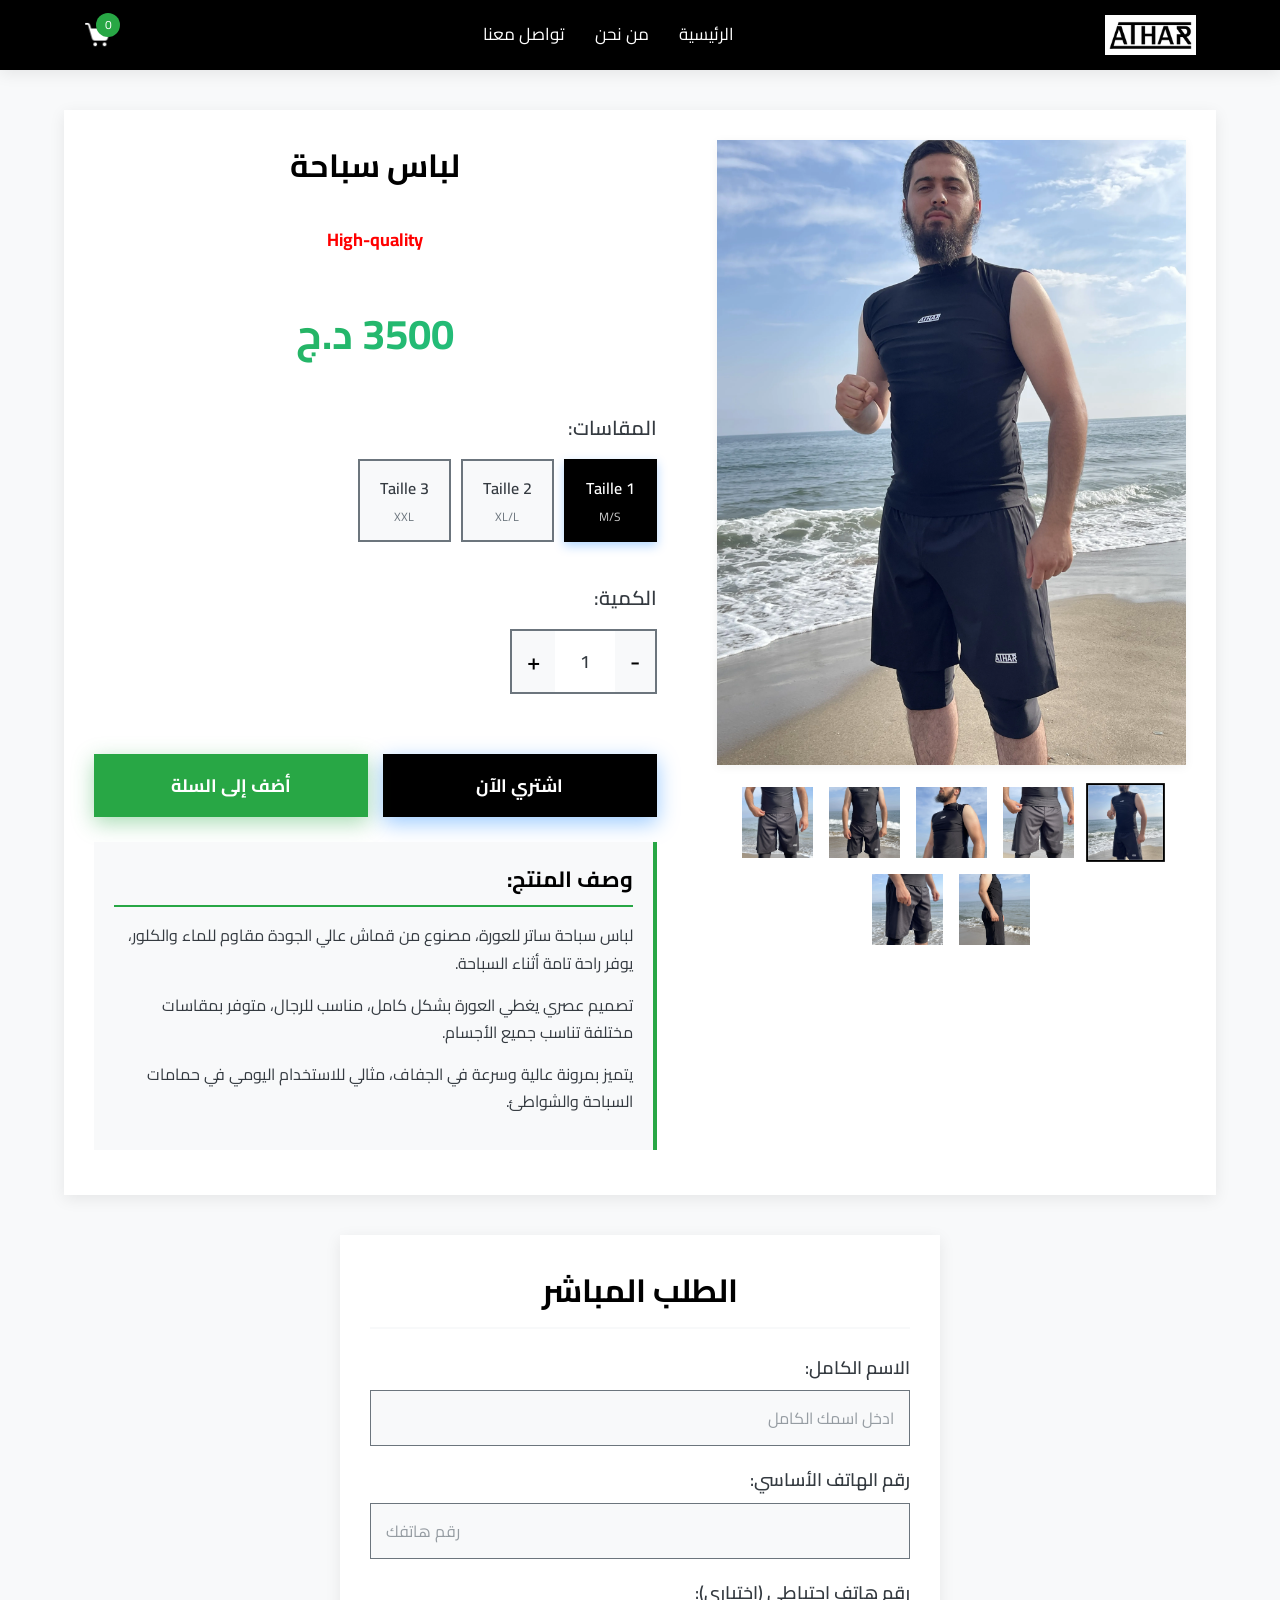
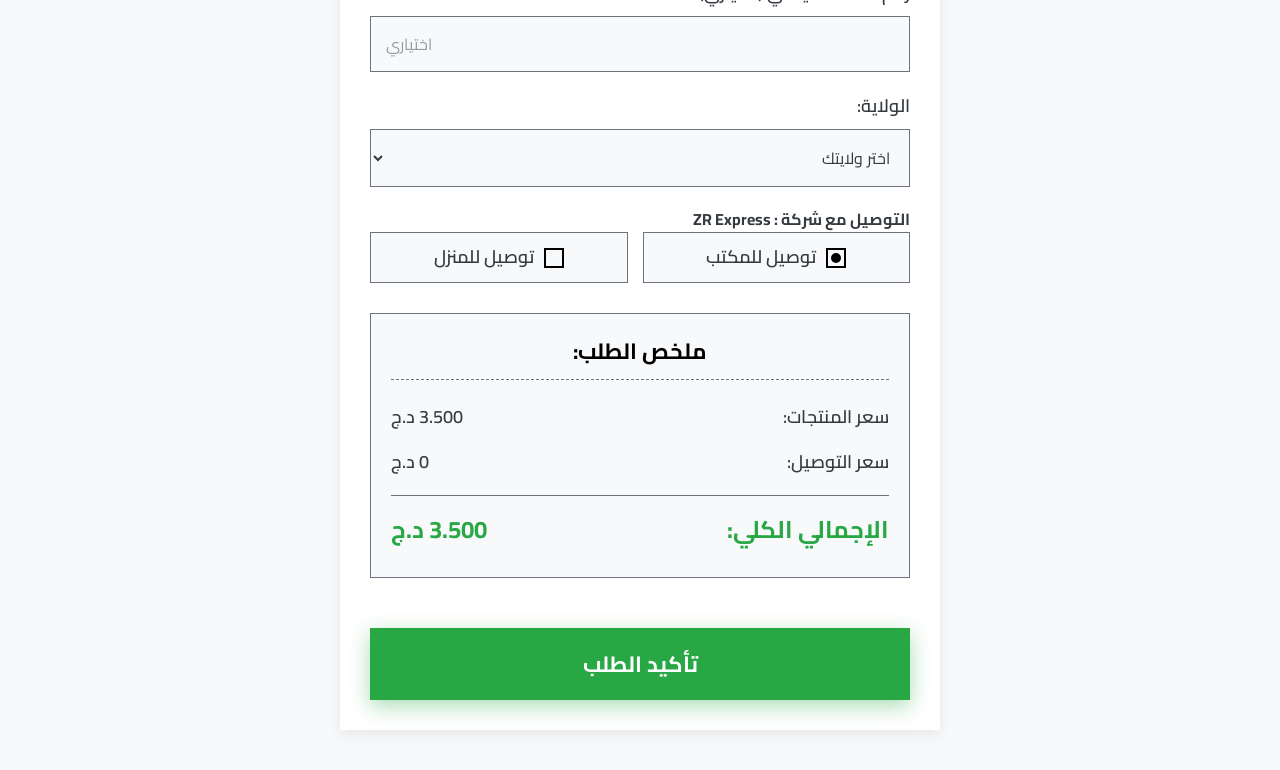
==== commit 7e209807: "Modify product price and HTML structure Updated product price and adjusted HTML structure." ====
--- a/index.html
+++ b/index.html
@@ -81,7 +81,7 @@
 <section class="product-info">
     <h1 class="product-main-title">لباس سباحة</h1>
     <p class="product-highlight">High-quality</p>
-    <p class="product-price compact-price">2900 د.ج</p>
+    <p class="product-price compact-price">3500 د.ج</p>
 
     <div class="size-options compact-section">
         <h2>المقاسات:</h2>
@@ -196,4 +196,4 @@
     <script src="header.js"></script>
 </body>
 
-</html>+</html>
